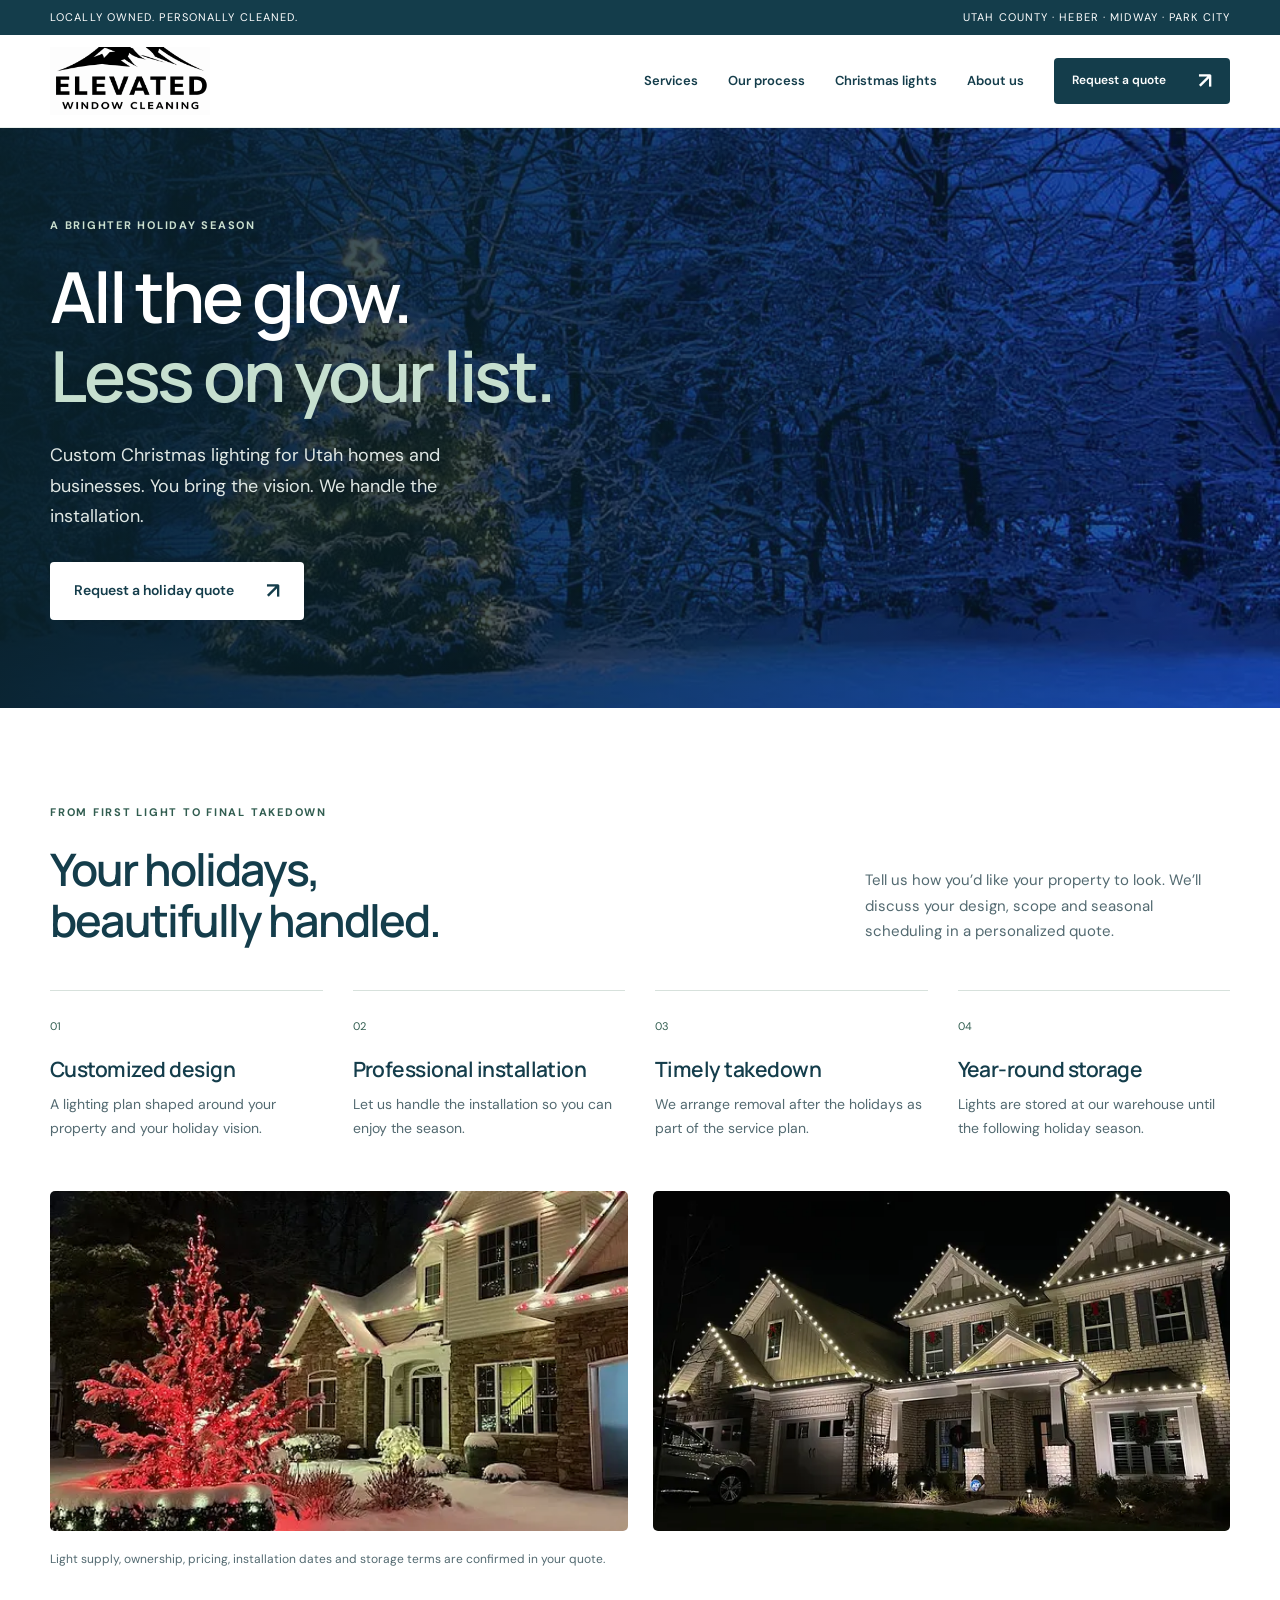
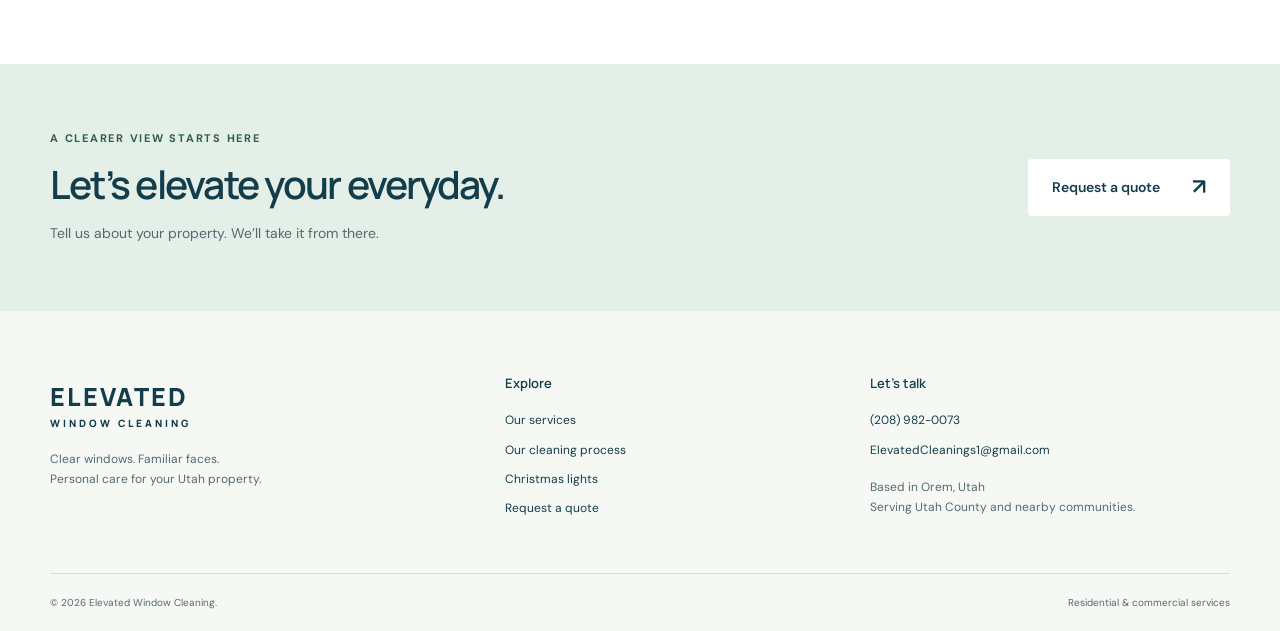
==== christmas-light-installation.html @ 4010d027 "Add files via upload" ====
<!doctype html><html lang="en"><head><meta charset="utf-8"><meta name="viewport" content="width=device-width, initial-scale=1"><meta name="theme-color" content="#123c4c"><title>Christmas Light Installation | Elevated Window Cleaning</title><meta name="description" content="Custom Christmas light designs, professional installation, timely takedown and year-round storage for Utah homes and businesses."><meta property="og:title" content="Christmas Light Installation | Elevated Window Cleaning"><meta property="og:description" content="Custom Christmas light designs, professional installation, timely takedown and year-round storage for Utah homes and businesses."><meta property="og:type" content="website"><meta property="og:image" content="https://elevatedwindowcleanings.com/assets/hero.webp"><link rel="icon" href="assets/favicon.svg" type="image/svg+xml"><link rel="stylesheet" href="styles.css"><script type="application/ld+json">{"@context": "https://schema.org", "@type": "LocalBusiness", "name": "Elevated Window Cleaning", "url": "https://elevatedwindowcleanings.com/", "telephone": "+1-208-982-0073", "email": "ElevatedCleanings1@gmail.com", "areaServed": ["Utah County", "Midway", "Heber City", "Park City"], "image": "https://elevatedwindowcleanings.com/assets/hero.webp"}</script><script src="site.js" defer></script></head><body><a class="skip" href="#main">Skip to content</a><div class="topbar">Locally owned. Personally cleaned. <span>Utah County · Heber · Midway · Park City</span></div><header class="header"><a class="brand" href="index.html" aria-label="Elevated Window Cleaning home"><img src="assets/logo.png" width="1536" height="1024" alt="Elevated Window Cleaning"></a><button class="menu" aria-label="Open navigation" aria-expanded="false" aria-controls="navigation">Menu <span>☰</span></button><nav id="navigation" aria-label="Main navigation"><a href="index.html#services">Services</a><a href="our-cleaning-process.html">Our process</a><a href="christmas-light-installation.html">Christmas lights</a><a href="index.html#about">About us</a><a class="button small" href="request-a-quote.html">Request a quote <span aria-hidden="true">↗</span></a></nav></header><main id="main"><section class="holiday-hero"><img src="assets/holiday.webp" alt="Christmas lighting from the Elevated Window Cleaning website" fetchpriority="high"><div class="wrap holiday-copy"><p class="eyebrow">A brighter holiday season</p><h1>All the glow.<br><em>Less on your list.</em></h1><p class="lead">Custom Christmas lighting for Utah homes and businesses. You bring the vision. We handle the installation.</p><a class="button light" href="request-a-quote.html">Request a holiday quote <span aria-hidden="true">↗</span></a></div></section><section class="section wrap"><div class="section-heading"><div><p class="eyebrow">From first light to final takedown</p><h2>Your holidays,<br>beautifully handled.</h2></div><p>Tell us how you’d like your property to look. We’ll discuss your design, scope and seasonal scheduling in a personalized quote.</p></div><div class="holiday-services"><article><span>01</span><h3>Customized design</h3><p>A lighting plan shaped around your property and your holiday vision.</p></article><article><span>02</span><h3>Professional installation</h3><p>Let us handle the installation so you can enjoy the season.</p></article><article><span>03</span><h3>Timely takedown</h3><p>We arrange removal after the holidays as part of the service plan.</p></article><article><span>04</span><h3>Year-round storage</h3><p>Lights are stored at our warehouse until the following holiday season.</p></article></div><div class="holiday-gallery"><img src="assets/holiday-home.webp" loading="lazy" alt="Holiday lighting example from Elevated’s existing site"><img src="assets/holiday-detail.webp" loading="lazy" alt="Christmas light service photo from Elevated’s existing site"></div><p class="fine">Light supply, ownership, pricing, installation dates and storage terms are confirmed in your quote.</p></section><section class="cta"><div class="wrap cta-inner"><div><p class="eyebrow">A clearer view starts here</p><h2>Let’s elevate your everyday.</h2><p>Tell us about your property. We’ll take it from there.</p></div><a class="button light" href="request-a-quote.html">Request a quote <span aria-hidden="true">↗</span></a></div></section></main><footer><div class="wrap footer-grid"><div><a class="footer-brand" href="index.html">ELEVATED<span>WINDOW CLEANING</span></a><p>Clear windows. Familiar faces.<br>Personal care for your Utah property.</p></div><div><h3>Explore</h3><a href="index.html#services">Our services</a><a href="our-cleaning-process.html">Our cleaning process</a><a href="christmas-light-installation.html">Christmas lights</a><a href="request-a-quote.html">Request a quote</a></div><div><h3>Let’s talk</h3><a href="tel:+12089820073">(208) 982-0073</a><a href="mailto:ElevatedCleanings1@gmail.com">ElevatedCleanings1@gmail.com</a><p>Based in Orem, Utah<br>Serving Utah County and nearby communities.</p></div></div><div class="wrap footer-bottom"><span>© <span data-year>2026</span> Elevated Window Cleaning.</span><span>Residential & commercial services</span></div></footer></body></html>
---- styles.css ----
@import url('https://fonts.googleapis.com/css2?family=DM+Sans:wght@400;500;600;700&family=Manrope:wght@400;500;600;700;800&display=swap');
:root{--ink:#143d4b;--muted:#536a71;--cream:#f6f8f4;--mint:#e3efe7;--line:#d7e1dc;--accent:#315d50}*{box-sizing:border-box}html{scroll-behavior:smooth;scroll-padding-top:110px}body{margin:0;background:#fff;color:var(--ink);font-family:'DM Sans',sans-serif;font-size:16px;line-height:1.7}h1,h2,h3,p{margin:0}h1,h2,h3{font-family:Manrope,sans-serif;font-weight:600;line-height:1.12;letter-spacing:-.045em}h1{font-size:clamp(45px,5.5vw,80px)}h2{font-size:clamp(34px,3.5vw,49px)}h3{font-size:24px;letter-spacing:-.025em}p{color:var(--muted)}a{color:inherit;text-decoration:none}img{max-width:100%;display:block;object-fit:cover}button{font:inherit}em{font-style:normal;color:var(--accent)}.wrap{width:min(1240px,calc(100% - 100px));margin:auto}.topbar{padding:8px 50px;background:var(--ink);color:#fff;font-size:11px;letter-spacing:.1em;text-transform:uppercase;display:flex;justify-content:space-between}.header{position:sticky;top:0;background:rgba(255,255,255,.97);z-index:30;display:flex;align-items:center;justify-content:space-between;padding:12px 50px;border-bottom:1px solid #eaf0ec;gap:30px}.brand{width:160px;height:68px;display:block;position:relative;overflow:hidden;flex-shrink:0}.brand img{position:absolute;width:225px;max-width:none;height:150px;left:-32px;top:-42px;object-fit:contain}.header nav{display:flex;align-items:center;gap:30px;font-size:13px;font-weight:600}.header nav>a:not(.button):hover{color:#387f69}.button{display:inline-flex;align-items:center;justify-content:space-between;gap:32px;background:var(--ink);color:#fff;padding:17px 24px;border-radius:4px;font-weight:600;font-size:14px;transition:background .2s,transform .2s}.button:hover{background:#245c60;transform:translateY(-2px)}.button span{font-size:22px;line-height:1}.button.small{padding:12px 18px;font-size:12px}.button.light{background:#fff;color:var(--ink)}.button.light:hover{background:var(--mint)}.menu{display:none}.eyebrow{font-size:11px;letter-spacing:.16em;font-weight:700;text-transform:uppercase;color:var(--accent);margin-bottom:23px;display:flex;align-items:center;gap:10px}.dot{width:7px;height:7px;border-radius:50%;display:inline-block;background:#61977c;flex-shrink:0}.hero{display:grid;grid-template-columns:1.02fr 1fr;gap:70px;padding-top:65px;padding-bottom:70px;align-items:center}.lead{font-size:18px;line-height:1.7;max-width:440px}.hero .lead{margin-top:26px}.actions{display:flex;align-items:center;gap:25px;margin-top:30px}.text-link{font-size:14px;font-weight:600;border-bottom:1px solid #97ada4;padding-bottom:3px;display:inline-block}.text-link:hover{color:var(--accent);border-color:var(--accent)}.hero-note{font-size:11px;color:var(--muted);display:flex;align-items:center;gap:9px;margin-top:30px}.hero-note>span:first-child{color:var(--accent)}.divider{color:#b7c8bf;margin:0 6px}.hero-visual{position:relative;background:var(--mint);padding:16px 16px 0;border-radius:120px 5px 5px 5px;margin-top:8px}.hero-visual>img{width:100%;height:495px;object-position:center; border-radius:106px 3px 3px 3px}.photo-label{position:absolute;top:42px;left:38px;right:34px;background:#ffffffed;border-radius:3px;padding:11px 14px;font-size:8px;letter-spacing:.12em;display:flex;align-items:center;gap:9px;z-index:1}.photo-caption{display:flex;justify-content:space-between;align-items:center;padding:18px 10px;font-size:13px;font-weight:600}.photo-caption a{font-size:27px;line-height:1}.vertical-note{position:absolute;right:-33px;top:40%;writing-mode:vertical-rl;font-size:9px;letter-spacing:.2em;color:var(--accent)}.trust-strip{background:var(--cream);border-top:1px solid var(--line);border-bottom:1px solid var(--line)}.trust-inner{display:flex;justify-content:space-around;padding:23px 0;font-size:12px;font-weight:600;gap:18px}.trust-inner span:before{content:'✧';margin-right:14px;color:#729483}.section{padding:95px 0}.section-heading{display:flex;justify-content:space-between;align-items:end;gap:40px;margin-bottom:45px}.section-heading>p{max-width:365px;font-size:15px}.service-grid{display:grid;grid-template-columns:repeat(3,1fr);gap:20px}.service-card{padding:32px;border:1px solid var(--line);border-radius:5px;background:var(--cream);position:relative;display:flex;flex-direction:column}.service-card.featured{background:var(--mint)}.service-icon{font-size:36px;line-height:1;margin-bottom:38px}.number{position:absolute;right:30px;top:30px;font-size:11px;color:#82998d}.service-card h3{margin-bottom:15px}.service-card p{font-size:14px;line-height:1.7}.service-card ul{padding:0;list-style:none;margin:23px 0 28px;font-size:13px;color:var(--muted)}.service-card li{margin-bottom:6px}.service-card li:before{content:'—';margin-right:10px;color:#6f9380}.service-card>a{font-size:12px;font-weight:700;display:flex;justify-content:space-between;border-top:1px solid #c8d7ce;padding-top:18px;margin-top:auto}.fine{font-size:12px;line-height:1.7;margin-top:18px}.about-section{background:var(--cream);padding:85px 0}.about-grid{display:grid;grid-template-columns:1fr 1fr;gap:90px;align-items:center}.about-photo{position:relative}.about-photo img{width:100%;height:450px;border-radius:4px 4px 95px 4px}.image-tag{position:absolute;bottom:25px;left:25px;background:white;padding:12px 20px;font-size:11px;letter-spacing:.03em}.about-copy h2{margin-bottom:25px}.about-copy p:not(.eyebrow){font-size:15px;margin-bottom:18px}.about-copy .text-link{margin-top:9px}.arrow{display:inline-flex;gap:30px;align-items:center}.steps{display:grid;grid-template-columns:repeat(3,1fr);gap:45px}.steps article{border-top:1px solid var(--line);padding-top:23px}.steps article>span{font-size:10px;font-weight:700;letter-spacing:.15em;color:var(--accent)}.steps h3{font-size:22px;margin:22px 0 13px}.steps p{font-size:14px}.rain{background:var(--mint);border-radius:4px;margin-top:50px;padding:27px 35px;display:flex;gap:25px;align-items:center}.rain>span{font-size:34px}.rain h3{font-size:20px;letter-spacing:-.02em;margin-bottom:8px}.rain p{font-size:13px;max-width:840px}.area-section{background:var(--ink);color:#fff;padding:85px 0}.area-grid{display:grid;grid-template-columns:1fr 1fr;gap:100px;align-items:center}.area-section .eyebrow{color:#bdd7c5}.area-section p:not(.eyebrow){color:#c1d0d2;font-size:15px;margin:25px 0;max-width:450px}.area-list span{display:flex;justify-content:space-between;font-family:Manrope,sans-serif;font-size:28px;border-bottom:1px solid #40606a;padding:15px 0}.area-list small{font-family:'DM Sans',sans-serif;font-size:10px;color:#b0c3bd;align-self:center}.area-section .text-link{border-color:#819e93}.area-section .text-link:hover{color:#d9ebdf}.faq-section{display:grid;grid-template-columns:.75fr 1.25fr;gap:100px}.faq-section>div>p:last-child{font-size:14px;margin-top:25px}.faq details{border-bottom:1px solid var(--line);padding:20px 0}.faq details:first-child{border-top:1px solid var(--line)}.faq summary{cursor:pointer;font-weight:500;list-style:none;display:flex;justify-content:space-between;gap:22px;font-size:15px}.faq summary:after{content:'+';font-size:23px;line-height:1;flex-shrink:0}.faq details[open] summary:after{content:'−'}.faq details p{font-size:14px;margin:15px 30px 5px 0}.cta{background:var(--mint);padding:65px 0}.cta-inner{display:flex;justify-content:space-between;align-items:center;gap:30px}.cta h2{font-size:39px}.cta .eyebrow{margin-bottom:15px}.cta p:last-child{font-size:14px;margin-top:15px}footer{background:var(--cream);padding-top:65px}.footer-grid{display:grid;grid-template-columns:1.3fr 1fr 1.2fr;gap:65px;padding-bottom:45px}.footer-brand{font-family:Manrope,sans-serif;font-weight:800;font-size:25px;letter-spacing:.08em}.footer-brand span{display:block;font-size:10px;letter-spacing:.3em;margin-top:-3px}.footer-grid p{font-size:12px;margin-top:17px}.footer-grid h3{font-size:13px;letter-spacing:0;margin-bottom:20px}.footer-grid>div>a:not(.footer-brand){display:block;font-size:12px;margin-bottom:9px;overflow-wrap:anywhere}.footer-grid a:hover{text-decoration:underline}.footer-bottom{border-top:1px solid var(--line);padding:20px 0;display:flex;justify-content:space-between;font-size:10px;color:var(--muted)}.page-intro{padding-top:80px;padding-bottom:60px}.page-intro .lead{margin-top:27px;max-width:650px}.process-layout{display:grid;grid-template-columns:1fr 1.1fr;gap:70px;align-items:start}.process-layout>img{width:100%;height:550px;border-radius:6px 6px 80px 6px;position:sticky;top:120px}.process-list article{display:flex;gap:25px;padding:0 0 28px;margin-bottom:28px;border-bottom:1px solid var(--line)}.process-list article>span{font-size:12px;color:var(--accent);padding-top:7px}.process-list h2{font-size:26px;margin-bottom:13px}.process-list p{font-size:15px}.holiday-hero{position:relative;min-height:580px;background:var(--ink);display:flex;align-items:center;isolation:isolate}.holiday-hero>img{position:absolute;inset:0;width:100%;height:100%;z-index:-2}.holiday-hero:after{content:'';position:absolute;inset:0;background:linear-gradient(90deg,rgba(9,33,40,.94),rgba(9,33,40,.35));z-index:-1}.holiday-copy{padding-top:80px;padding-bottom:80px;color:white}.holiday-copy .eyebrow{color:#cadfcf}.holiday-copy em{color:#c6dfcf}.holiday-copy .lead{color:#e0e8e5;margin:25px 0 30px}.holiday-services{display:grid;grid-template-columns:repeat(4,1fr);gap:30px}.holiday-services article{border-top:1px solid var(--line);padding-top:20px}.holiday-services span{font-size:11px;color:var(--accent)}.holiday-services h3{font-size:21px;margin:20px 0 12px}.holiday-services p{font-size:14px}.holiday-gallery{display:grid;grid-template-columns:1fr 1fr;gap:25px;margin-top:50px}.holiday-gallery img{width:100%;height:340px;border-radius:5px}.quote-layout{display:grid;grid-template-columns:.9fr 1.1fr;gap:70px;padding-top:65px;padding-bottom:90px;align-items:start}.quote-copy{padding-top:20px}.quote-copy h1{font-size:clamp(42px,4.5vw,61px)}.quote-copy .lead{font-size:16px;margin-top:25px}.quote-steps{list-style:none;padding:0;margin:30px 0;font-size:13px}.quote-steps li{display:flex;gap:15px;margin-bottom:18px;align-items:baseline}.quote-steps span{color:var(--accent);font-size:10px;font-weight:700}.quote-contact{border-top:1px solid var(--line);padding:25px 0 8px}.quote-contact p{font-size:12px;margin-bottom:12px}.quote-contact a{font-size:23px;font-weight:600;display:block}.quote-contact a.email{font-size:13px;font-weight:400;margin-top:9px;overflow-wrap:anywhere}.form-panel{background:var(--cream);border:1px solid var(--line);padding:30px 15px 22px;border-radius:8px}.form-heading{padding:0 20px 25px}.form-heading .eyebrow{margin-bottom:12px}.form-heading h2{font-size:28px}.form-panel iframe{display:block;background:#fff}.form-help{font-size:11px;padding:16px 20px 0}.form-help a{text-decoration:underline}.thank-you{min-height:65vh}.thank-you>p:not(.eyebrow){margin-bottom:25px}.skip{position:absolute;left:15px;top:-100px;background:var(--ink);color:#fff;padding:10px;z-index:100}.skip:focus{top:10px}:focus-visible{outline:3px solid #4285a8;outline-offset:5px}
@media(min-width:1600px){.hero-visual>img{height:550px}}@media(max-width:1100px){.header{padding:10px 30px}.header nav{gap:18px}.wrap{width:calc(100% - 60px)}.hero{gap:45px}.hero-visual>img{height:450px}.about-grid,.area-grid,.faq-section{gap:50px}.service-card{padding:25px}.quote-layout{gap:40px}}@media(max-width:1000px){.menu{display:flex;gap:12px;align-items:center;border:0;background:var(--cream);padding:10px 14px;font-size:12px;border-radius:4px}.header nav{display:none;position:absolute;top:100%;left:0;right:0;background:#fff;box-shadow:0 15px 20px #143d4b15;padding:25px 30px;align-items:stretch;flex-direction:column;gap:20px}.header nav.open{display:flex}.header nav .button{max-width:250px}.holiday-services{grid-template-columns:1fr 1fr;gap:35px}.hero{gap:35px}.hero h1{font-size:56px}.hero-visual>img{height:430px}.hero .lead{font-size:16px}.actions{gap:18px;flex-wrap:wrap}.hero-note{flex-wrap:wrap}.about-photo img{height:430px}.footer-grid{gap:30px}.process-layout{gap:40px}}
@media(max-width:760px){.wrap{width:calc(100% - 40px)}.topbar{padding:8px 20px;justify-content:center;font-size:9px}.topbar span{display:none}.header{padding:9px 20px}.brand{width:140px;height:57px}.brand img{width:200px;height:133px;left:-30px;top:-37px}.hero{grid-template-columns:1fr;padding-top:42px;padding-bottom:42px;gap:35px}.hero h1{font-size:60px;letter-spacing:-.055em}.hero .lead{max-width:480px}.hero-visual{margin-right:16px}.hero-visual>img{height:auto;max-height:520px;aspect-ratio:1;object-fit:cover}.photo-label{top:35px;font-size:8px;left:30px;right:25px}.vertical-note{right:-24px}.trust-inner{flex-direction:column;gap:9px;align-items:center;padding:20px 0;font-size:11px}.section{padding:60px 0}.section-heading{flex-direction:column;align-items:start;gap:22px;margin-bottom:30px}.section-heading>p{max-width:520px}.service-grid,.about-grid,.steps,.area-grid,.faq-section,.process-layout,.quote-layout{grid-template-columns:1fr;gap:30px}.service-card{padding:28px}.service-icon{margin-bottom:22px}.service-card ul{margin:18px 0 22px}.about-section,.area-section{padding:60px 0}.about-photo img{height:auto;aspect-ratio:1.1}.about-copy h2{font-size:38px}.steps{gap:27px}.steps h3{margin-top:15px}.rain{margin-top:30px;padding:23px;gap:18px;align-items:start}.rain>span{font-size:26px}.rain h3{font-size:19px}.area-grid{gap:32px}.area-list span{font-size:24px}.faq-section{gap:30px}.faq-section>div>p:last-child{margin-top:18px}.cta{padding:45px 0}.cta-inner{flex-direction:column;align-items:start;gap:25px}.cta h2{font-size:34px}.footer-grid{grid-template-columns:1fr 1fr;gap:32px;padding-bottom:35px}.footer-grid>div:first-child{grid-column:1/-1}.footer-bottom{gap:15px;flex-direction:column}.page-intro{padding-top:50px;padding-bottom:40px}.page-intro h1{font-size:45px}.process-layout>img{position:static;height:auto;max-height:430px}.process-list article:last-child{margin-bottom:0}.holiday-hero{min-height:510px}.holiday-copy{padding-top:60px;padding-bottom:60px}.holiday-copy h1{font-size:52px}.holiday-hero:after{background:rgba(9,33,40,.72)}.holiday-services{gap:30px 20px}.holiday-services h3{font-size:19px}.holiday-gallery{gap:15px}.holiday-gallery img{height:220px}.quote-layout{padding-top:35px;padding-bottom:50px;gap:35px}.quote-copy{padding-top:0}.quote-copy h1{font-size:48px}.form-panel{padding:25px 8px 20px}.form-heading{padding-left:15px}.quote-contact a{font-size:22px}.lead{font-size:16px}.eyebrow{margin-bottom:18px;font-size:10px}.footer-grid>div>a:not(.footer-brand){font-size:11px}}
@media(prefers-reduced-motion:reduce){html{scroll-behavior:auto}*{transition:none!important}}
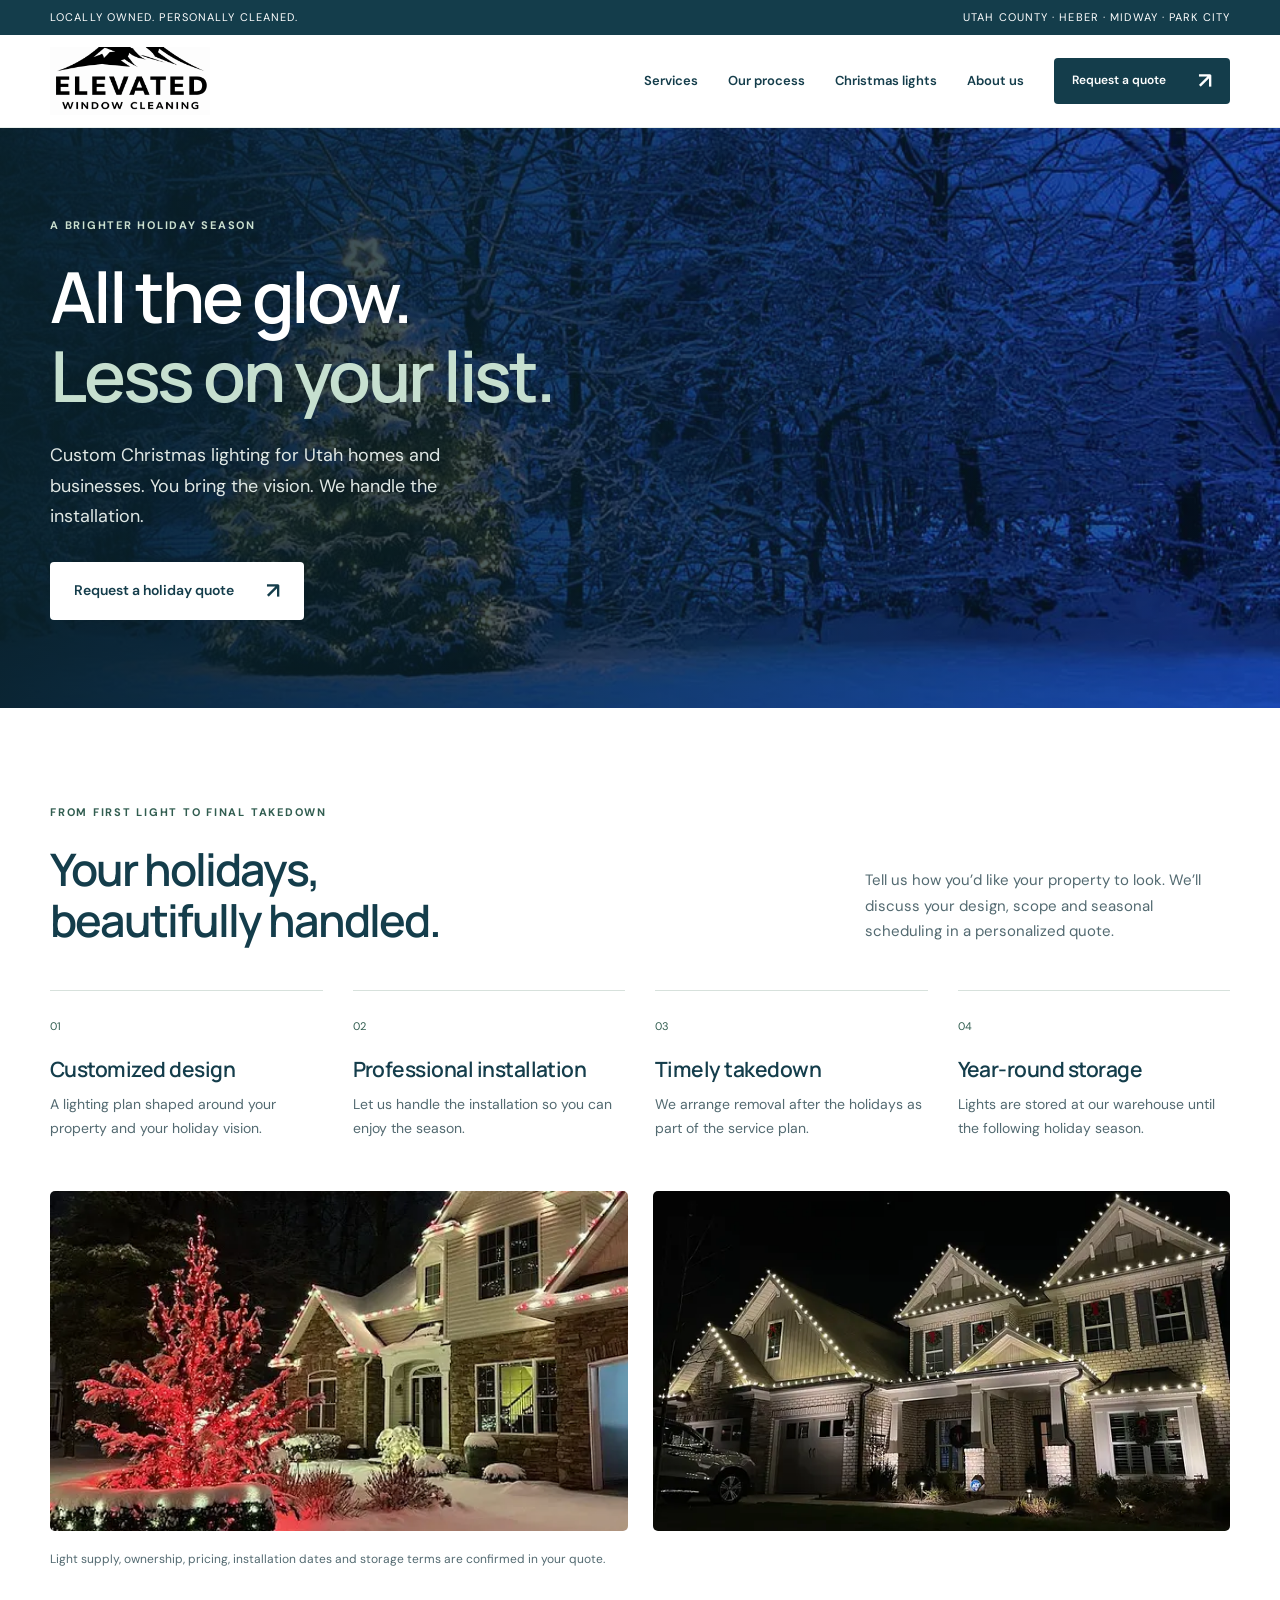
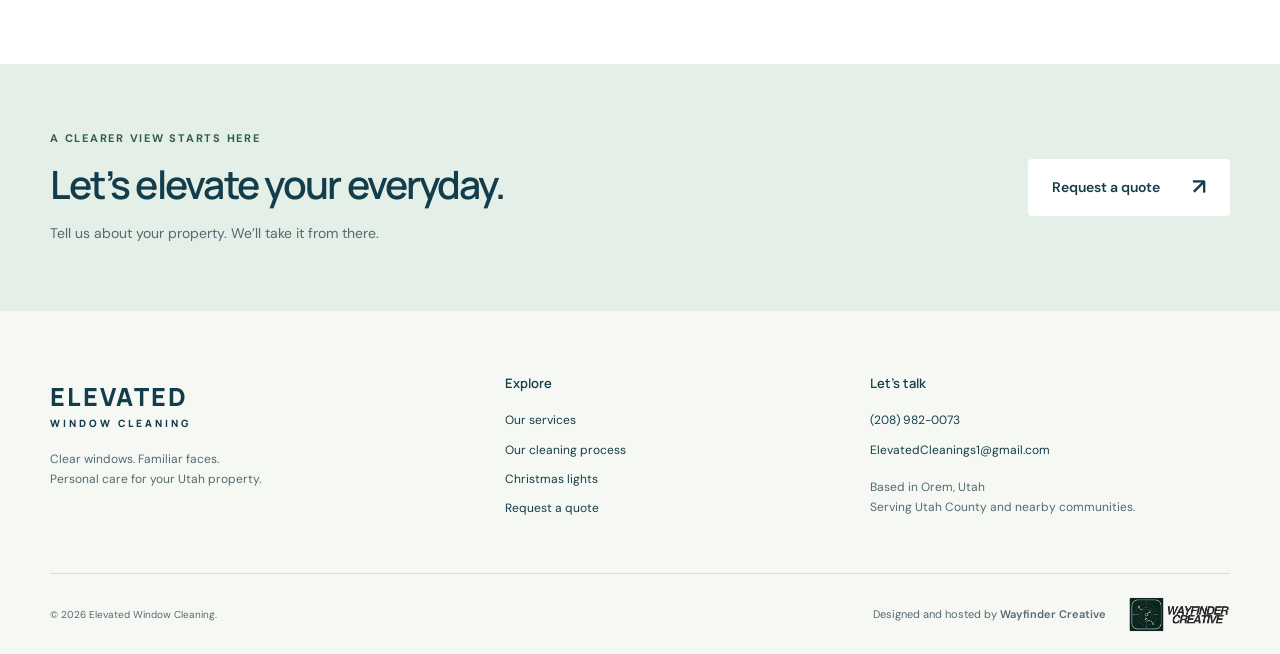
==== commit e6f13463: "v2 - added footer" ====
--- a/christmas-light-installation.html
+++ b/christmas-light-installation.html
@@ -1 +1 @@
-<!doctype html><html lang="en"><head><meta charset="utf-8"><meta name="viewport" content="width=device-width, initial-scale=1"><meta name="theme-color" content="#123c4c"><title>Christmas Light Installation | Elevated Window Cleaning</title><meta name="description" content="Custom Christmas light designs, professional installation, timely takedown and year-round storage for Utah homes and businesses."><meta property="og:title" content="Christmas Light Installation | Elevated Window Cleaning"><meta property="og:description" content="Custom Christmas light designs, professional installation, timely takedown and year-round storage for Utah homes and businesses."><meta property="og:type" content="website"><meta property="og:image" content="https://elevatedwindowcleanings.com/assets/hero.webp"><link rel="icon" href="assets/favicon.svg" type="image/svg+xml"><link rel="stylesheet" href="styles.css"><script type="application/ld+json">{"@context": "https://schema.org", "@type": "LocalBusiness", "name": "Elevated Window Cleaning", "url": "https://elevatedwindowcleanings.com/", "telephone": "+1-208-982-0073", "email": "ElevatedCleanings1@gmail.com", "areaServed": ["Utah County", "Midway", "Heber City", "Park City"], "image": "https://elevatedwindowcleanings.com/assets/hero.webp"}</script><script src="site.js" defer></script></head><body><a class="skip" href="#main">Skip to content</a><div class="topbar">Locally owned. Personally cleaned. <span>Utah County · Heber · Midway · Park City</span></div><header class="header"><a class="brand" href="index.html" aria-label="Elevated Window Cleaning home"><img src="assets/logo.png" width="1536" height="1024" alt="Elevated Window Cleaning"></a><button class="menu" aria-label="Open navigation" aria-expanded="false" aria-controls="navigation">Menu <span>☰</span></button><nav id="navigation" aria-label="Main navigation"><a href="index.html#services">Services</a><a href="our-cleaning-process.html">Our process</a><a href="christmas-light-installation.html">Christmas lights</a><a href="index.html#about">About us</a><a class="button small" href="request-a-quote.html">Request a quote <span aria-hidden="true">↗</span></a></nav></header><main id="main"><section class="holiday-hero"><img src="assets/holiday.webp" alt="Christmas lighting from the Elevated Window Cleaning website" fetchpriority="high"><div class="wrap holiday-copy"><p class="eyebrow">A brighter holiday season</p><h1>All the glow.<br><em>Less on your list.</em></h1><p class="lead">Custom Christmas lighting for Utah homes and businesses. You bring the vision. We handle the installation.</p><a class="button light" href="request-a-quote.html">Request a holiday quote <span aria-hidden="true">↗</span></a></div></section><section class="section wrap"><div class="section-heading"><div><p class="eyebrow">From first light to final takedown</p><h2>Your holidays,<br>beautifully handled.</h2></div><p>Tell us how you’d like your property to look. We’ll discuss your design, scope and seasonal scheduling in a personalized quote.</p></div><div class="holiday-services"><article><span>01</span><h3>Customized design</h3><p>A lighting plan shaped around your property and your holiday vision.</p></article><article><span>02</span><h3>Professional installation</h3><p>Let us handle the installation so you can enjoy the season.</p></article><article><span>03</span><h3>Timely takedown</h3><p>We arrange removal after the holidays as part of the service plan.</p></article><article><span>04</span><h3>Year-round storage</h3><p>Lights are stored at our warehouse until the following holiday season.</p></article></div><div class="holiday-gallery"><img src="assets/holiday-home.webp" loading="lazy" alt="Holiday lighting example from Elevated’s existing site"><img src="assets/holiday-detail.webp" loading="lazy" alt="Christmas light service photo from Elevated’s existing site"></div><p class="fine">Light supply, ownership, pricing, installation dates and storage terms are confirmed in your quote.</p></section><section class="cta"><div class="wrap cta-inner"><div><p class="eyebrow">A clearer view starts here</p><h2>Let’s elevate your everyday.</h2><p>Tell us about your property. We’ll take it from there.</p></div><a class="button light" href="request-a-quote.html">Request a quote <span aria-hidden="true">↗</span></a></div></section></main><footer><div class="wrap footer-grid"><div><a class="footer-brand" href="index.html">ELEVATED<span>WINDOW CLEANING</span></a><p>Clear windows. Familiar faces.<br>Personal care for your Utah property.</p></div><div><h3>Explore</h3><a href="index.html#services">Our services</a><a href="our-cleaning-process.html">Our cleaning process</a><a href="christmas-light-installation.html">Christmas lights</a><a href="request-a-quote.html">Request a quote</a></div><div><h3>Let’s talk</h3><a href="tel:+12089820073">(208) 982-0073</a><a href="mailto:ElevatedCleanings1@gmail.com">ElevatedCleanings1@gmail.com</a><p>Based in Orem, Utah<br>Serving Utah County and nearby communities.</p></div></div><div class="wrap footer-bottom"><span>© <span data-year>2026</span> Elevated Window Cleaning.</span><span>Residential & commercial services</span></div></footer></body></html>+<!doctype html><html lang="en"><head><meta charset="utf-8"><meta name="viewport" content="width=device-width, initial-scale=1"><meta name="theme-color" content="#123c4c"><title>Christmas Light Installation | Elevated Window Cleaning</title><meta name="description" content="Custom Christmas light designs, professional installation, timely takedown and year-round storage for Utah homes and businesses."><meta property="og:title" content="Christmas Light Installation | Elevated Window Cleaning"><meta property="og:description" content="Custom Christmas light designs, professional installation, timely takedown and year-round storage for Utah homes and businesses."><meta property="og:type" content="website"><meta property="og:image" content="https://elevatedwindowcleanings.com/assets/hero.webp"><link rel="icon" href="assets/favicon.svg" type="image/svg+xml"><link rel="stylesheet" href="styles.css"><script type="application/ld+json">{"@context": "https://schema.org", "@type": "LocalBusiness", "name": "Elevated Window Cleaning", "url": "https://elevatedwindowcleanings.com/", "telephone": "+1-208-982-0073", "email": "ElevatedCleanings1@gmail.com", "areaServed": ["Utah County", "Midway", "Heber City", "Park City"], "image": "https://elevatedwindowcleanings.com/assets/hero.webp"}</script><script src="site.js" defer></script></head><body><a class="skip" href="#main">Skip to content</a><div class="topbar">Locally owned. Personally cleaned. <span>Utah County · Heber · Midway · Park City</span></div><header class="header"><a class="brand" href="index.html" aria-label="Elevated Window Cleaning home"><img src="assets/logo.png" width="1536" height="1024" alt="Elevated Window Cleaning"></a><button class="menu" aria-label="Open navigation" aria-expanded="false" aria-controls="navigation">Menu <span>☰</span></button><nav id="navigation" aria-label="Main navigation"><a href="index.html#services">Services</a><a href="our-cleaning-process.html">Our process</a><a href="christmas-light-installation.html">Christmas lights</a><a href="index.html#about">About us</a><a class="button small" href="request-a-quote.html">Request a quote <span aria-hidden="true">↗</span></a></nav></header><main id="main"><section class="holiday-hero"><img src="assets/holiday.webp" alt="Christmas lighting from the Elevated Window Cleaning website" fetchpriority="high"><div class="wrap holiday-copy"><p class="eyebrow">A brighter holiday season</p><h1>All the glow.<br><em>Less on your list.</em></h1><p class="lead">Custom Christmas lighting for Utah homes and businesses. You bring the vision. We handle the installation.</p><a class="button light" href="request-a-quote.html">Request a holiday quote <span aria-hidden="true">↗</span></a></div></section><section class="section wrap"><div class="section-heading"><div><p class="eyebrow">From first light to final takedown</p><h2>Your holidays,<br>beautifully handled.</h2></div><p>Tell us how you’d like your property to look. We’ll discuss your design, scope and seasonal scheduling in a personalized quote.</p></div><div class="holiday-services"><article><span>01</span><h3>Customized design</h3><p>A lighting plan shaped around your property and your holiday vision.</p></article><article><span>02</span><h3>Professional installation</h3><p>Let us handle the installation so you can enjoy the season.</p></article><article><span>03</span><h3>Timely takedown</h3><p>We arrange removal after the holidays as part of the service plan.</p></article><article><span>04</span><h3>Year-round storage</h3><p>Lights are stored at our warehouse until the following holiday season.</p></article></div><div class="holiday-gallery"><img src="assets/holiday-home.webp" loading="lazy" alt="Holiday lighting example from Elevated’s existing site"><img src="assets/holiday-detail.webp" loading="lazy" alt="Christmas light service photo from Elevated’s existing site"></div><p class="fine">Light supply, ownership, pricing, installation dates and storage terms are confirmed in your quote.</p></section><section class="cta"><div class="wrap cta-inner"><div><p class="eyebrow">A clearer view starts here</p><h2>Let’s elevate your everyday.</h2><p>Tell us about your property. We’ll take it from there.</p></div><a class="button light" href="request-a-quote.html">Request a quote <span aria-hidden="true">↗</span></a></div></section></main><footer><div class="wrap footer-grid"><div><a class="footer-brand" href="index.html">ELEVATED<span>WINDOW CLEANING</span></a><p>Clear windows. Familiar faces.<br>Personal care for your Utah property.</p></div><div><h3>Explore</h3><a href="index.html#services">Our services</a><a href="our-cleaning-process.html">Our cleaning process</a><a href="christmas-light-installation.html">Christmas lights</a><a href="request-a-quote.html">Request a quote</a></div><div><h3>Let’s talk</h3><a href="tel:+12089820073">(208) 982-0073</a><a href="mailto:ElevatedCleanings1@gmail.com">ElevatedCleanings1@gmail.com</a><p>Based in Orem, Utah<br>Serving Utah County and nearby communities.</p></div></div><div class="wrap footer-bottom"><span>© <span data-year>2026</span> Elevated Window Cleaning.</span><a class="agency-credit" href="https://wayfindercreative.net/" target="_blank" rel="noopener"><span>Designed and hosted by <strong>Wayfinder Creative</strong></span><img src="assets/wayfinder-creative.png" width="900" height="300" loading="lazy" alt=""></a></div></footer></body></html>
--- a/styles.css
+++ b/styles.css
@@ -3,3 +3,6 @@
 @media(min-width:1600px){.hero-visual>img{height:550px}}@media(max-width:1100px){.header{padding:10px 30px}.header nav{gap:18px}.wrap{width:calc(100% - 60px)}.hero{gap:45px}.hero-visual>img{height:450px}.about-grid,.area-grid,.faq-section{gap:50px}.service-card{padding:25px}.quote-layout{gap:40px}}@media(max-width:1000px){.menu{display:flex;gap:12px;align-items:center;border:0;background:var(--cream);padding:10px 14px;font-size:12px;border-radius:4px}.header nav{display:none;position:absolute;top:100%;left:0;right:0;background:#fff;box-shadow:0 15px 20px #143d4b15;padding:25px 30px;align-items:stretch;flex-direction:column;gap:20px}.header nav.open{display:flex}.header nav .button{max-width:250px}.holiday-services{grid-template-columns:1fr 1fr;gap:35px}.hero{gap:35px}.hero h1{font-size:56px}.hero-visual>img{height:430px}.hero .lead{font-size:16px}.actions{gap:18px;flex-wrap:wrap}.hero-note{flex-wrap:wrap}.about-photo img{height:430px}.footer-grid{gap:30px}.process-layout{gap:40px}}
 @media(max-width:760px){.wrap{width:calc(100% - 40px)}.topbar{padding:8px 20px;justify-content:center;font-size:9px}.topbar span{display:none}.header{padding:9px 20px}.brand{width:140px;height:57px}.brand img{width:200px;height:133px;left:-30px;top:-37px}.hero{grid-template-columns:1fr;padding-top:42px;padding-bottom:42px;gap:35px}.hero h1{font-size:60px;letter-spacing:-.055em}.hero .lead{max-width:480px}.hero-visual{margin-right:16px}.hero-visual>img{height:auto;max-height:520px;aspect-ratio:1;object-fit:cover}.photo-label{top:35px;font-size:8px;left:30px;right:25px}.vertical-note{right:-24px}.trust-inner{flex-direction:column;gap:9px;align-items:center;padding:20px 0;font-size:11px}.section{padding:60px 0}.section-heading{flex-direction:column;align-items:start;gap:22px;margin-bottom:30px}.section-heading>p{max-width:520px}.service-grid,.about-grid,.steps,.area-grid,.faq-section,.process-layout,.quote-layout{grid-template-columns:1fr;gap:30px}.service-card{padding:28px}.service-icon{margin-bottom:22px}.service-card ul{margin:18px 0 22px}.about-section,.area-section{padding:60px 0}.about-photo img{height:auto;aspect-ratio:1.1}.about-copy h2{font-size:38px}.steps{gap:27px}.steps h3{margin-top:15px}.rain{margin-top:30px;padding:23px;gap:18px;align-items:start}.rain>span{font-size:26px}.rain h3{font-size:19px}.area-grid{gap:32px}.area-list span{font-size:24px}.faq-section{gap:30px}.faq-section>div>p:last-child{margin-top:18px}.cta{padding:45px 0}.cta-inner{flex-direction:column;align-items:start;gap:25px}.cta h2{font-size:34px}.footer-grid{grid-template-columns:1fr 1fr;gap:32px;padding-bottom:35px}.footer-grid>div:first-child{grid-column:1/-1}.footer-bottom{gap:15px;flex-direction:column}.page-intro{padding-top:50px;padding-bottom:40px}.page-intro h1{font-size:45px}.process-layout>img{position:static;height:auto;max-height:430px}.process-list article:last-child{margin-bottom:0}.holiday-hero{min-height:510px}.holiday-copy{padding-top:60px;padding-bottom:60px}.holiday-copy h1{font-size:52px}.holiday-hero:after{background:rgba(9,33,40,.72)}.holiday-services{gap:30px 20px}.holiday-services h3{font-size:19px}.holiday-gallery{gap:15px}.holiday-gallery img{height:220px}.quote-layout{padding-top:35px;padding-bottom:50px;gap:35px}.quote-copy{padding-top:0}.quote-copy h1{font-size:48px}.form-panel{padding:25px 8px 20px}.form-heading{padding-left:15px}.quote-contact a{font-size:22px}.lead{font-size:16px}.eyebrow{margin-bottom:18px;font-size:10px}.footer-grid>div>a:not(.footer-brand){font-size:11px}}
 @media(prefers-reduced-motion:reduce){html{scroll-behavior:auto}*{transition:none!important}}
+
+/* Wayfinder Creative footer credit */
+.agency-credit{display:flex;align-items:center;justify-content:flex-end;gap:14px;flex-wrap:wrap;font-size:11px;line-height:1.5}.agency-credit strong{font-weight:600}.agency-credit img{width:110px;height:auto;object-fit:contain}.agency-credit:hover span{text-decoration:underline}.footer-bottom{align-items:center;gap:20px}@media(max-width:760px){.footer-bottom{align-items:flex-start}.agency-credit{justify-content:flex-start;gap:12px}}
